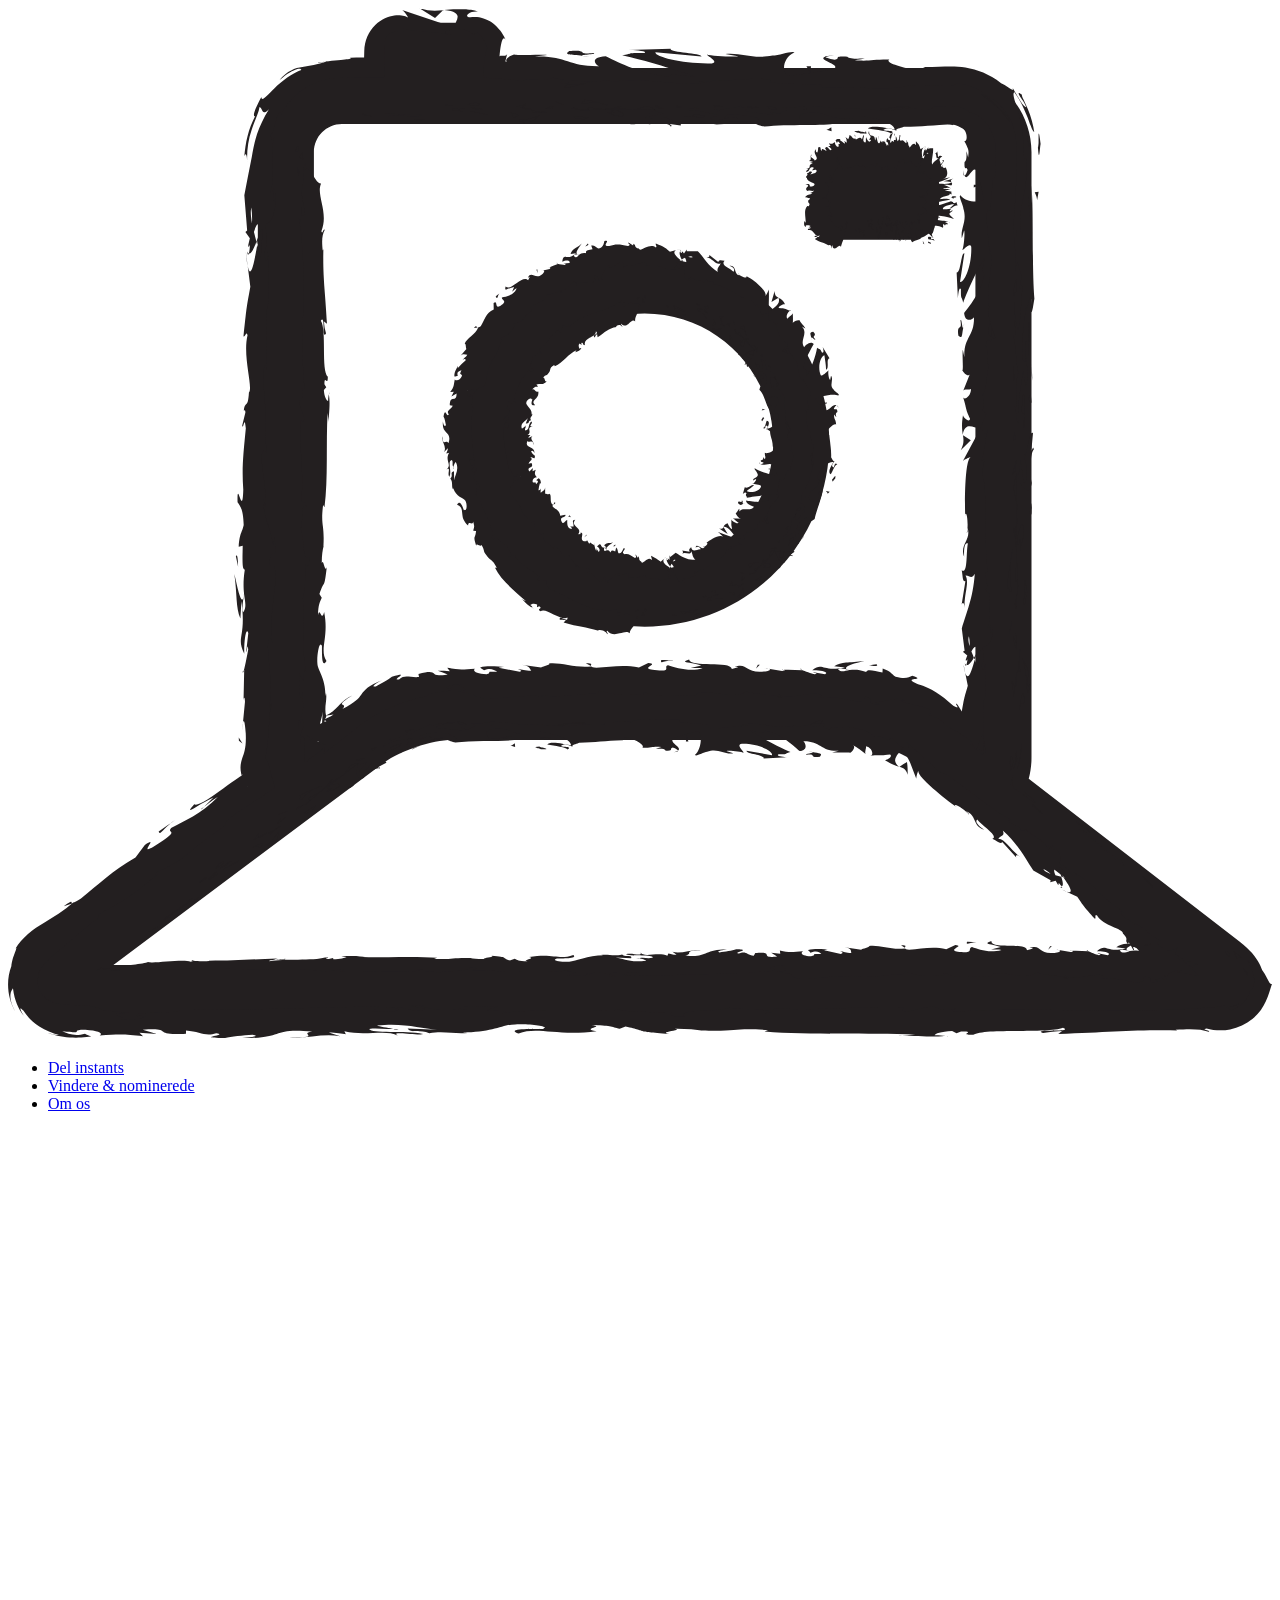
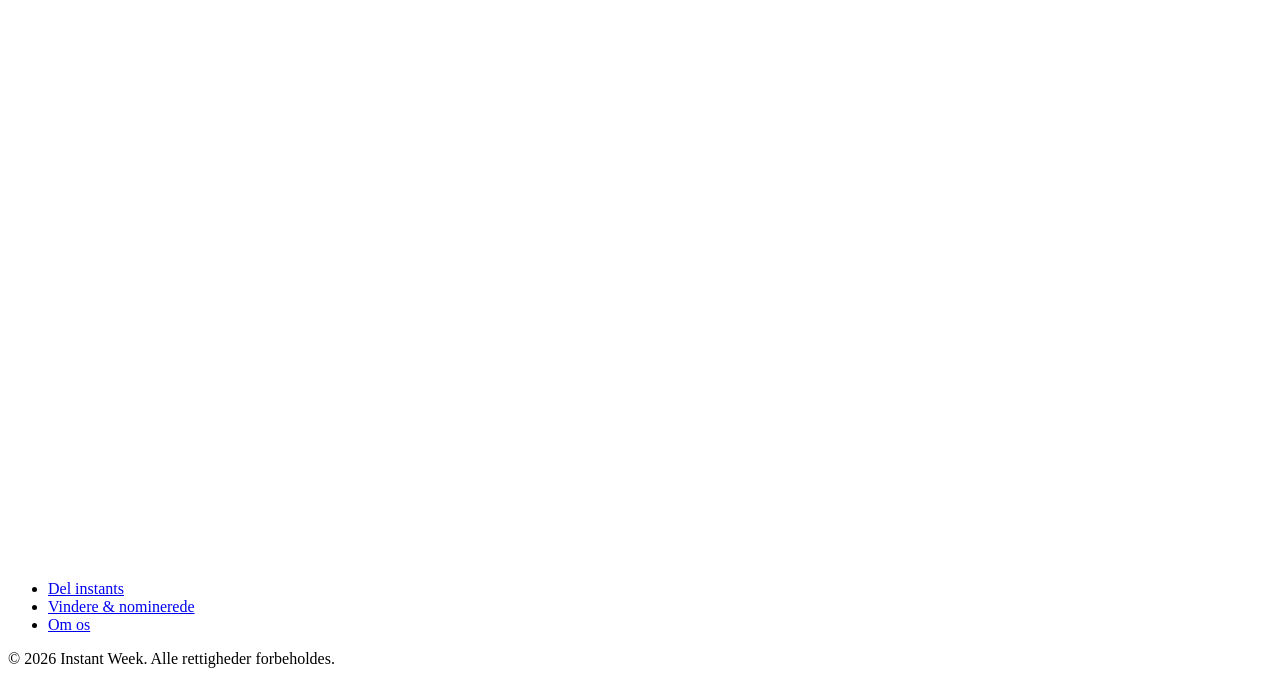
==== del-instant.html @ 80d4d40d "Add om-os.html and vindere.html with basic structure and navigation - Created om-os.html and vindere" ====
<!DOCTYPE html>
<html lang="en">
<head>
    <meta charset="UTF-8">
    <meta name="viewport" content="width=device-width, initial-scale=1.0">
    <title>Document</title>
    <link rel="stylesheet" href="css/general.css">
    <link rel="stylesheet" href="css/styles.css">
</head>
<body>
    <header class="site-header">
        <a href="forside.html" class="logo-link" aria-label="Gå til forsiden">
    <img src="imgs/logo-1.svg" alt="Firmalogo" class="logo" /></a>
        <nav>
            <ul>
                <li><a href="del-instant.html">Del instants</a></li>
                <li><a href="vindere.html">Vindere & nominerede</a></li>
                <li><a href="om-os.html">Om os</a></li>
            </ul>
        </nav>
    </header>
    <main>
    
    </main>
    <footer class="site-footer">
    <a href="forside.html" class="logo-link" aria-label="Gå til forsiden">
        <img src="imgs/logo-2.svg" alt="Firmalogo" class="footer-logo" />
    </a>
    <nav class="footer-nav">
        <ul>
            <li><a href="del-instant.html">Del instants</a></li>
            <li><a href="vindere.html">Vindere & nominerede</a></li>
            <li><a href="om-os.html">Om os</a></li>
        </ul>
    </nav>
    <p>&copy; 2026 Instant Week. Alle rettigheder forbeholdes.</p>
</footer>
</body>
</html>
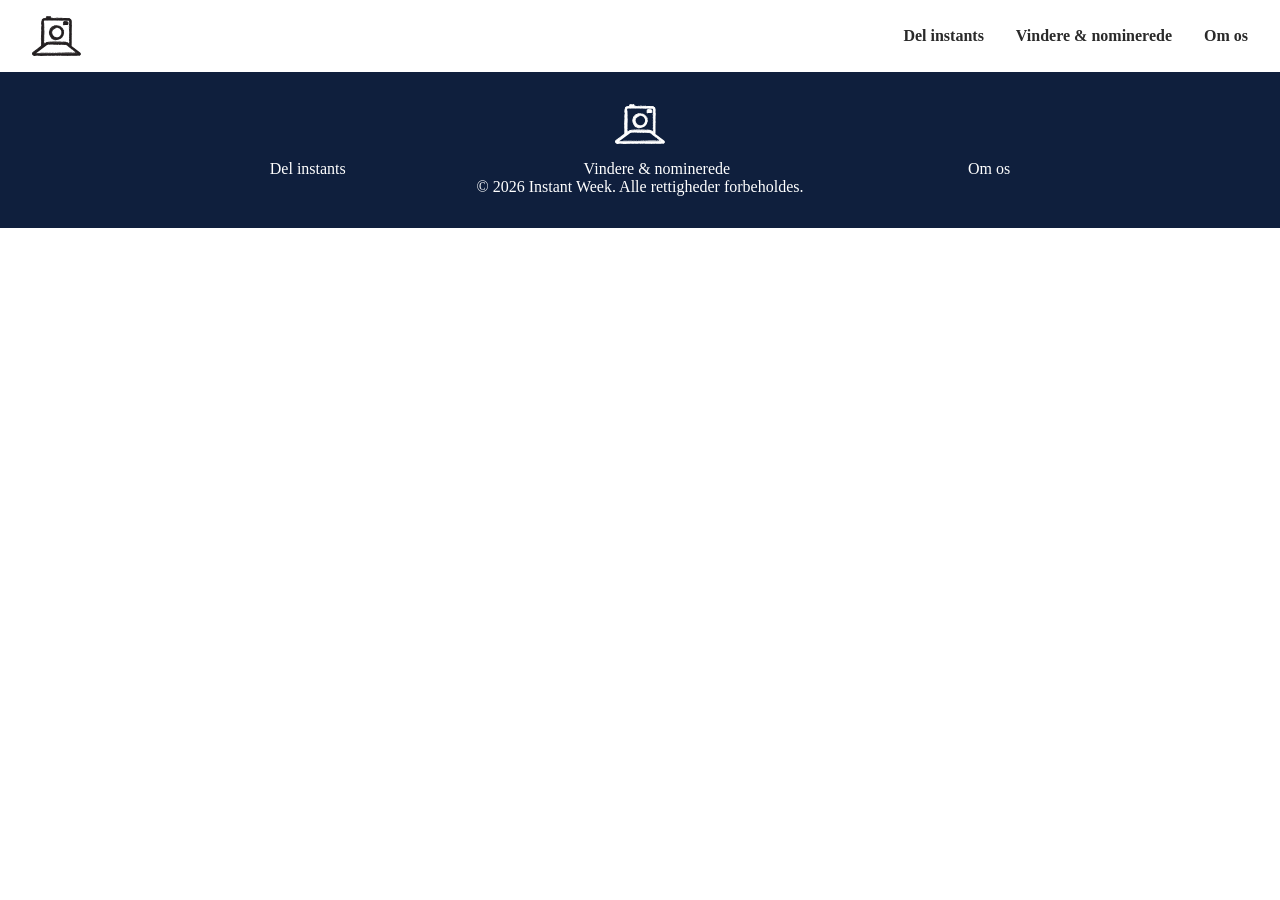
==== commit 3eef3965: "Refactor code structure for improved readability and maintainability" ====
--- a/del-instant.html
+++ b/del-instant.html
@@ -5,7 +5,7 @@
     <meta name="viewport" content="width=device-width, initial-scale=1.0">
     <title>Document</title>
     <link rel="stylesheet" href="css/general.css">
-    <link rel="stylesheet" href="css/styles.css">
+    <link rel="stylesheet" href="css/style.css">
 </head>
 <body>
     <header class="site-header">
--- a/css/style.css
+++ b/css/style.css
@@ -0,0 +1,62 @@
+*{
+    box-sizing: border-box;
+    margin: 0;
+    padding: 0;
+}
+
+/* Header styles */
+.site-header {
+  display: flex;
+  align-items: center;
+  justify-content: space-between;
+  padding: 1rem 2rem;
+}
+
+.logo {
+  height: 40px;
+  width: auto;
+  display: block;
+}
+
+.site-header nav ul {
+  display: flex;
+  gap: 2rem;
+  list-style: none;
+  margin: 0;
+  padding: 0;
+}
+
+.site-header nav a {
+  color: #2A2A2A;
+  text-decoration: none;
+  font-weight: 600;
+}
+
+
+
+/* Footer styles */
+.site-footer {
+  background-color: #0f1f3d; /* samme mørkeblå som header */
+  color: white;
+  padding: 2rem;
+  text-align: center;
+}
+
+.footer-nav ul {
+  display: flex;
+  justify-content: space-evenly;
+  list-style: none;
+  margin-top: 1rem;
+  padding: 0;
+}
+
+.footer-nav a {
+  color: white;
+  text-decoration: none;
+}
+.footer-logo {
+  height: 40px;
+  width: auto;
+  display: block;
+ margin: 0 auto 1rem;
+}
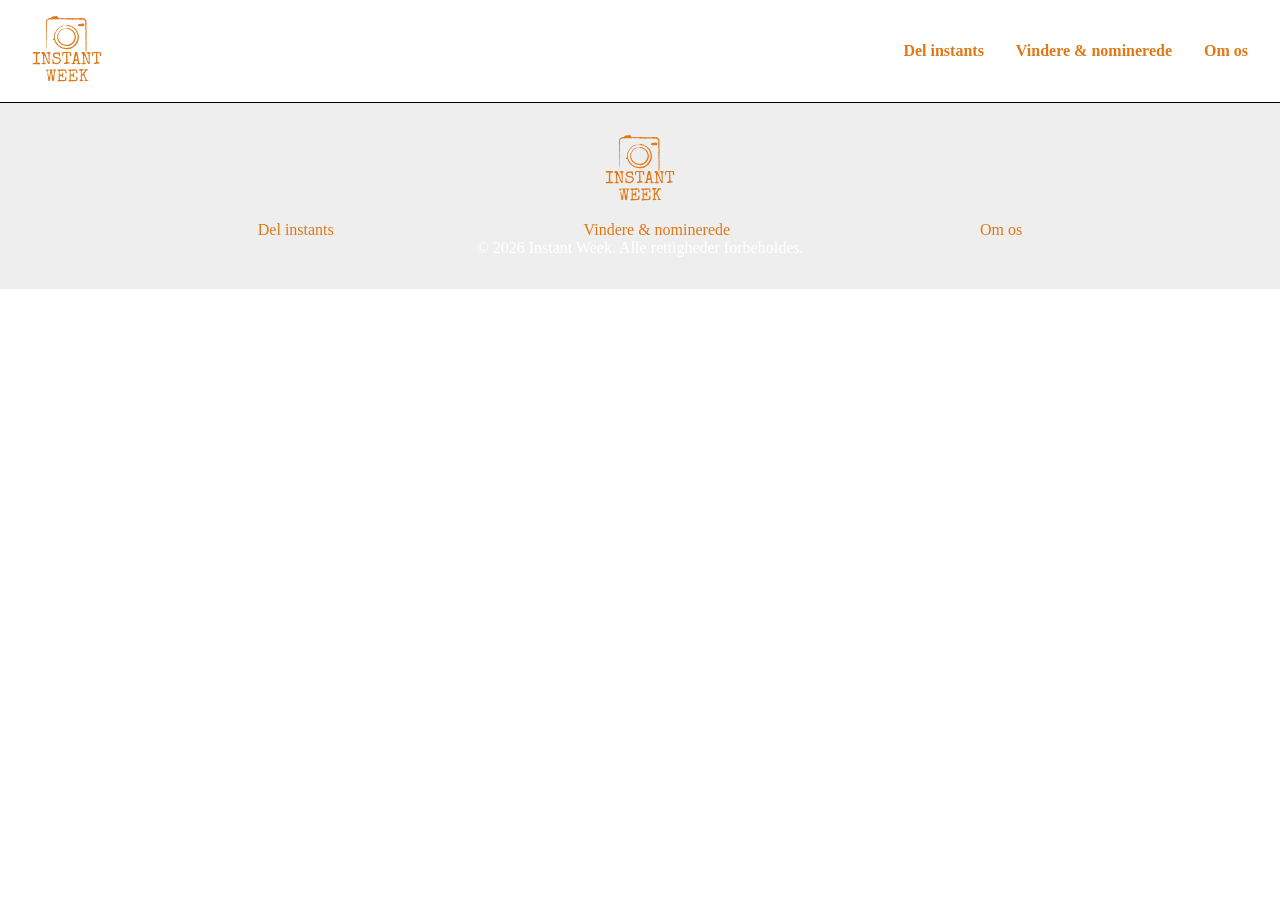
==== commit c18eb958: "Implement mobile-friendly header and footer with toggle menu functionality" ====
--- a/del-instant.html
+++ b/del-instant.html
@@ -9,22 +9,28 @@
 </head>
 <body>
     <header class="site-header">
-        <a href="forside.html" class="logo-link" aria-label="Gå til forsiden">
-    <img src="imgs/logo-1.svg" alt="Firmalogo" class="logo" /></a>
-        <nav>
-            <ul>
-                <li><a href="del-instant.html">Del instants</a></li>
-                <li><a href="vindere.html">Vindere & nominerede</a></li>
-                <li><a href="om-os.html">Om os</a></li>
-            </ul>
-        </nav>
-    </header>
+    <a href="forside.html" class="logo-link" aria-label="Gå til forsiden">
+        <img src="imgs/logo-1.svg" alt="Firmalogo" class="logo" />
+    </a>
+    <button class="menu-toggle" aria-label="Åbn menu" aria-expanded="false">
+        <span></span>
+        <span></span>
+        <span></span>
+    </button>
+    <nav>
+        <ul>
+            <li><a href="del-instant.html">Del instants</a></li>
+            <li><a href="vindere.html">Vindere & nominerede</a></li>
+            <li><a href="om-os.html">Om os</a></li>
+        </ul>
+    </nav>
+</header>
     <main>
     
     </main>
     <footer class="site-footer">
     <a href="forside.html" class="logo-link" aria-label="Gå til forsiden">
-        <img src="imgs/logo-2.svg" alt="Firmalogo" class="footer-logo" />
+        <img src="imgs/logo-1.svg" alt="Firmalogo" class="footer-logo" />
     </a>
     <nav class="footer-nav">
         <ul>
@@ -35,5 +41,14 @@
     </nav>
     <p>&copy; 2026 Instant Week. Alle rettigheder forbeholdes.</p>
 </footer>
+<script>
+  const toggle = document.querySelector('.menu-toggle');
+  const nav = document.querySelector('.site-header nav');
+
+  toggle.addEventListener('click', () => {
+    const isOpen = nav.classList.toggle('is-open');
+    toggle.setAttribute('aria-expanded', isOpen);
+  });
+</script>
 </body>
 </html>
--- a/css/style.css
+++ b/css/style.css
@@ -1,62 +1,133 @@
-*{
+* {
     box-sizing: border-box;
     margin: 0;
     padding: 0;
 }
 
-/* Header styles */
+/* ---------- Header: mobile (default) ---------- */
 .site-header {
   display: flex;
   align-items: center;
   justify-content: space-between;
-  padding: 1rem 2rem;
+  padding: 1rem 1.5rem;
+  position: relative;
 }
 
 .logo {
-  height: 40px;
+  height: 50px;
   width: auto;
+  display: block;
+}
+
+/* Hamburger-knap, kun synlig på mobil */
+.menu-toggle {
+  display: block;
+  background: none;
+  border: none;
+  cursor: pointer;
+  padding: 0.5rem;
+}
+
+.menu-toggle span {
+  display: block;
+  width: 26px;
+  height: 3px;
+  background-color: #E07817;
+  margin: 5px 0;
+}
+
+/* Nav skjult som standard på mobil, vises som dropdown når åben */
+.site-header nav {
+  display: none;
+  position: absolute;
+  top: 100%;
+  left: 0;
+  right: 0;
+  background-color: white;
+  box-shadow: 0 4px 10px rgba(0, 0, 0, 0.1);
+}
+
+.site-header nav.is-open {
   display: block;
 }
 
 .site-header nav ul {
   display: flex;
-  gap: 2rem;
+  flex-direction: column;
   list-style: none;
-  margin: 0;
-  padding: 0;
+  padding: 1rem 1.5rem;
+  gap: 1rem;
 }
 
 .site-header nav a {
-  color: #2A2A2A;
+  color: #E07817;
   text-decoration: none;
   font-weight: 600;
 }
 
-
-
-/* Footer styles */
+/* ---------- Footer: mobile (default) ---------- */
 .site-footer {
-  background-color: #0f1f3d; /* samme mørkeblå som header */
+  border-top: 1px solid black;
+  background-color: #EEEEEE;
   color: white;
-  padding: 2rem;
+  padding: 2rem 1.5rem;
   text-align: center;
 }
 
 .footer-nav ul {
   display: flex;
-  justify-content: space-evenly;
+  flex-direction: column;
+  gap: 1rem;
   list-style: none;
   margin-top: 1rem;
   padding: 0;
 }
 
 .footer-nav a {
-  color: white;
+  color: #E07817;
   text-decoration: none;
 }
+
 .footer-logo {
-  height: 40px;
+  height: 50px;
   width: auto;
   display: block;
- margin: 0 auto 1rem;
+  margin: 0 auto 1rem;
+}
+
+/* ---------- Tablet / Desktop (min-width: 768px) ---------- */
+@media (min-width: 768px) {
+  .site-header {
+    padding: 1rem 2rem;
+  }
+
+  .logo {
+    height: 70px;
+  }
+
+  .menu-toggle {
+    display: none;
+  }
+
+  .site-header nav {
+    display: block;
+    position: static;
+    box-shadow: none;
+    background: none;
+  }
+
+  .site-header nav ul {
+    flex-direction: row;
+    gap: 2rem;
+    padding: 0;
+  }
+
+  .footer-logo {
+    height: 70px;
+  }
+
+  .footer-nav ul {
+    flex-direction: row;
+    justify-content: space-evenly;
+  }
 }
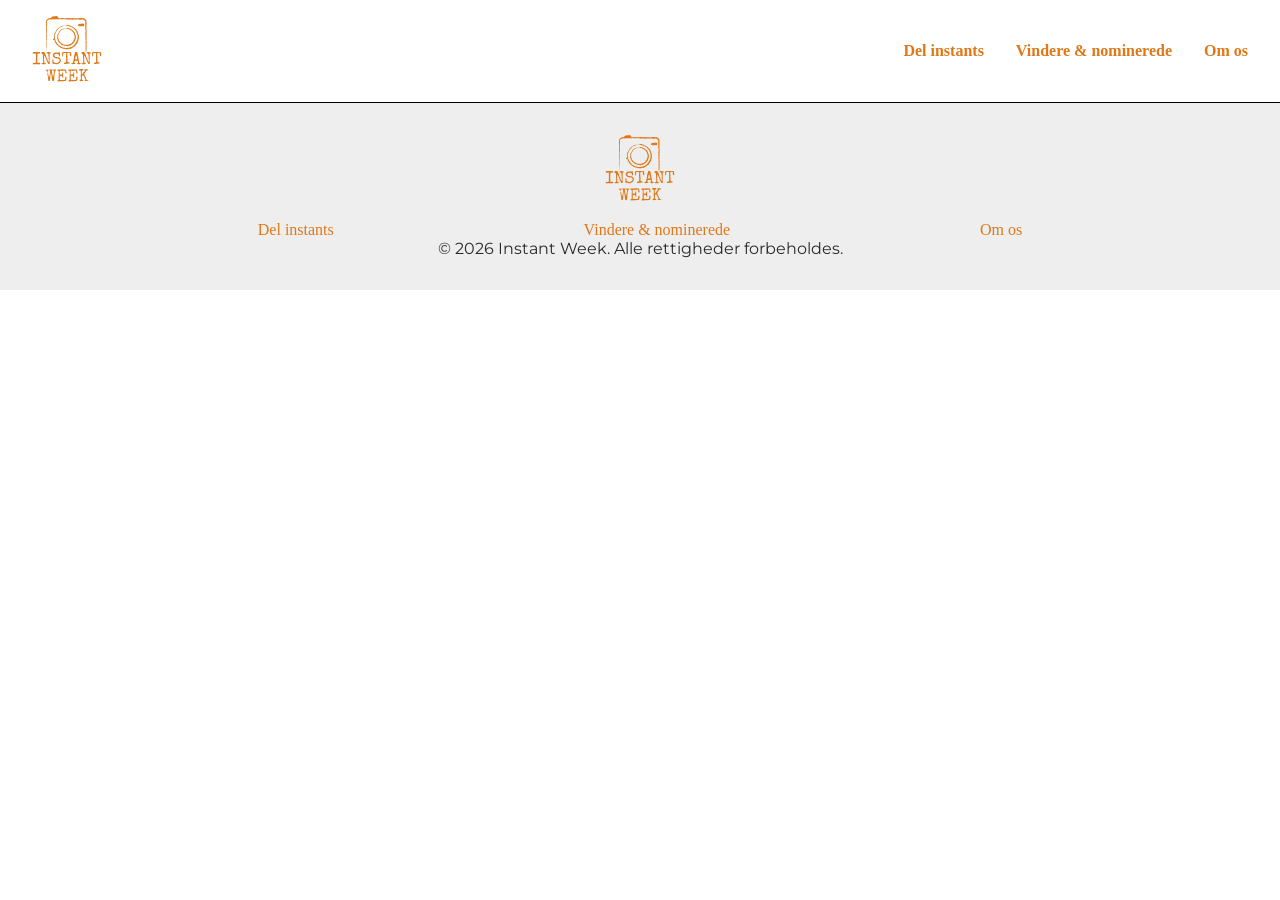
==== commit 18de8220: "tilføjer css" ====
--- a/del-instant.html
+++ b/del-instant.html
@@ -1,54 +1,59 @@
-<!DOCTYPE html>
+<!doctype html>
 <html lang="en">
-<head>
-    <meta charset="UTF-8">
-    <meta name="viewport" content="width=device-width, initial-scale=1.0">
+  <head>
+    <link rel="preconnect" href="https://fonts.googleapis.com" />
+    <link rel="preconnect" href="https://fonts.gstatic.com" crossorigin />
+    <link
+      href="https://fonts.googleapis.com/css2?family=Montserrat:ital,wght@0,100..900;1,100..900&family=Reenie+Beanie&display=swap"
+      rel="stylesheet"
+    />
+    <meta charset="UTF-8" />
+    <meta name="viewport" content="width=device-width, initial-scale=1.0" />
     <title>Document</title>
-    <link rel="stylesheet" href="css/general.css">
-    <link rel="stylesheet" href="css/style.css">
-</head>
-<body>
+    <link rel="stylesheet" href="css/general.css" />
+    <link rel="stylesheet" href="css/style.css" />
+    <link rel="stylesheet" href="css/varianter.css" />
+  </head>
+  <body>
     <header class="site-header">
-    <a href="forside.html" class="logo-link" aria-label="Gå til forsiden">
+      <a href="forside.html" class="logo-link" aria-label="Gå til forsiden">
         <img src="imgs/logo-1.svg" alt="Firmalogo" class="logo" />
-    </a>
-    <button class="menu-toggle" aria-label="Åbn menu" aria-expanded="false">
+      </a>
+      <button class="menu-toggle" aria-label="Åbn menu" aria-expanded="false">
         <span></span>
         <span></span>
         <span></span>
-    </button>
-    <nav>
+      </button>
+      <nav>
         <ul>
-            <li><a href="del-instant.html">Del instants</a></li>
-            <li><a href="vindere.html">Vindere & nominerede</a></li>
-            <li><a href="om-os.html">Om os</a></li>
+          <li><a href="del-instant.html">Del instants</a></li>
+          <li><a href="vindere.html">Vindere & nominerede</a></li>
+          <li><a href="om-os.html">Om os</a></li>
         </ul>
-    </nav>
-</header>
-    <main>
-    
-    </main>
+      </nav>
+    </header>
+    <main></main>
     <footer class="site-footer">
-    <a href="forside.html" class="logo-link" aria-label="Gå til forsiden">
+      <a href="forside.html" class="logo-link" aria-label="Gå til forsiden">
         <img src="imgs/logo-1.svg" alt="Firmalogo" class="footer-logo" />
-    </a>
-    <nav class="footer-nav">
+      </a>
+      <nav class="footer-nav">
         <ul>
-            <li><a href="del-instant.html">Del instants</a></li>
-            <li><a href="vindere.html">Vindere & nominerede</a></li>
-            <li><a href="om-os.html">Om os</a></li>
+          <li><a href="del-instant.html">Del instants</a></li>
+          <li><a href="vindere.html">Vindere & nominerede</a></li>
+          <li><a href="om-os.html">Om os</a></li>
         </ul>
-    </nav>
-    <p>&copy; 2026 Instant Week. Alle rettigheder forbeholdes.</p>
-</footer>
-<script>
-  const toggle = document.querySelector('.menu-toggle');
-  const nav = document.querySelector('.site-header nav');
+      </nav>
+      <p>&copy; 2026 Instant Week. Alle rettigheder forbeholdes.</p>
+    </footer>
+    <script>
+      const toggle = document.querySelector(".menu-toggle");
+      const nav = document.querySelector(".site-header nav");
 
-  toggle.addEventListener('click', () => {
-    const isOpen = nav.classList.toggle('is-open');
-    toggle.setAttribute('aria-expanded', isOpen);
-  });
-</script>
-</body>
-</html>+      toggle.addEventListener("click", () => {
+        const isOpen = nav.classList.toggle("is-open");
+        toggle.setAttribute("aria-expanded", isOpen);
+      });
+    </script>
+  </body>
+</html>
--- a/css/varianter.css
+++ b/css/varianter.css
@@ -0,0 +1,60 @@
+:root {
+  /* SPACING */
+  --gap-xxs: 10px;
+  --gap-xs: 15px;
+  --gap-s: 25px;
+  --gap-m: 35px;
+  --gap-l: 40px;
+  --gap-xl: 50px;
+  --gap-xxl: 100px;
+
+  /* COLORS */
+  --black: #2a2a2a;
+  --darkblue: #0b2549;
+  --blue: #2c5dd8;
+  --grey: #eeeeee;
+  --white: #f8f8f8;
+  --orange: #e07817;
+
+  /* FONTS */
+  p {
+    font-family: "Montserrat", "Helvetica Neue", sans-serif;
+    font-size: 16px;
+    color: var(--black);
+  }
+
+  h1 {
+    font-family: "Montserrat", "Helvetica Neue", sans-serif;
+    font-size: 40px;
+    font-weight: 500;
+  }
+
+  h2 {
+    font-family: "Montserrat", "Helvetica Neue", sans-serif;
+    font-size: 20px;
+    font-weight: 500;
+  }
+
+  h3 {
+    font-family: "Montserrat", "Helvetica Neue", sans-serif;
+    font-size: 15px;
+  }
+
+  h4 {
+    font-family: "Reenie Beanie", sans-serif;
+    font-size: 40px;
+  }
+  @media (max-width: 768px) {
+    h1 {
+      font-size: 20px;
+    }
+
+    h2 {
+      font-size: 18px;
+    }
+
+    h4 {
+      font-size: 20px;
+    }
+  }
+}
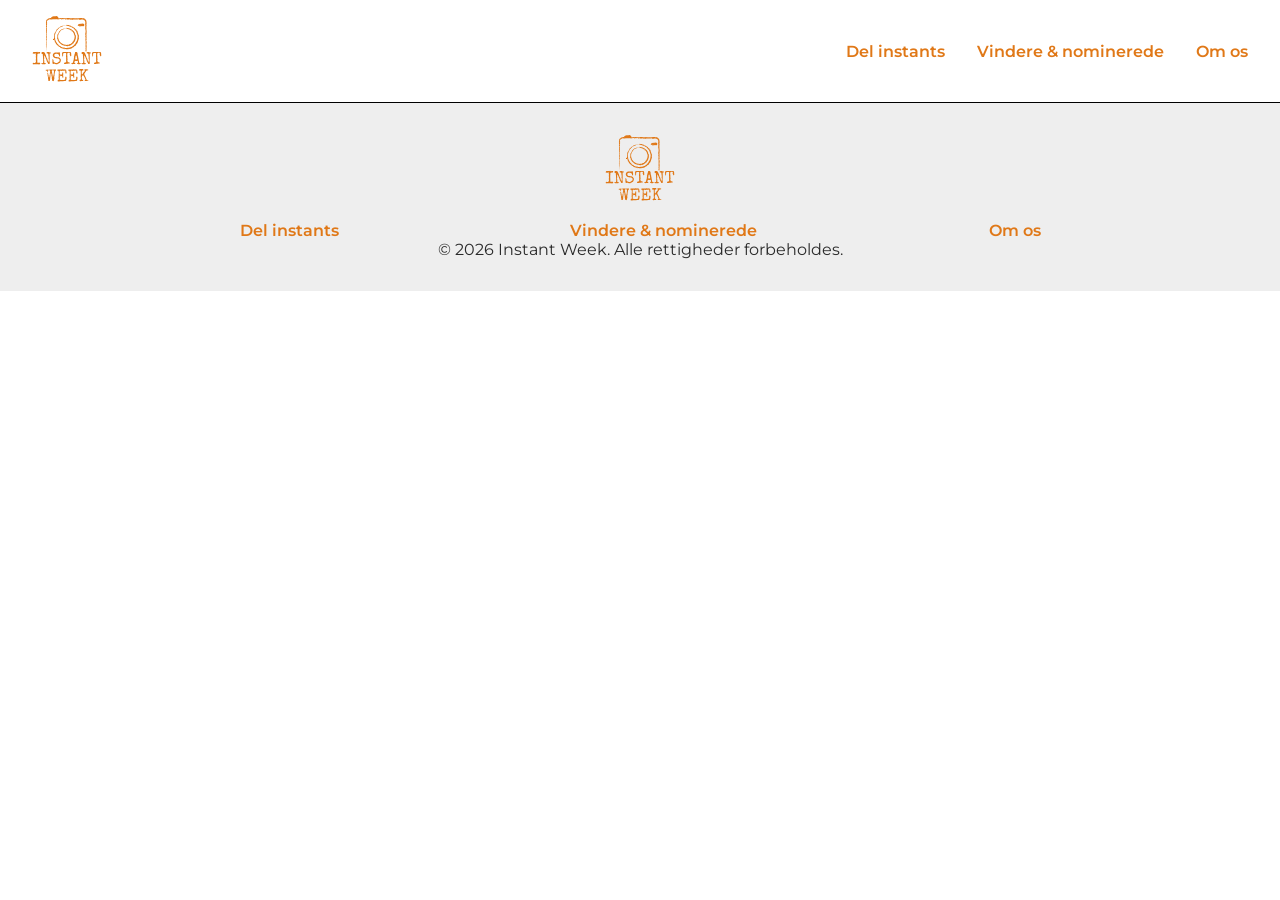
==== commit 85a8cd82: "tilføjer rettelser + display font" ====
--- a/del-instant.html
+++ b/del-instant.html
@@ -5,6 +5,12 @@
     <link rel="preconnect" href="https://fonts.gstatic.com" crossorigin />
     <link
       href="https://fonts.googleapis.com/css2?family=Montserrat:ital,wght@0,100..900;1,100..900&family=Reenie+Beanie&display=swap"
+      rel="stylesheet"
+    />
+    <link rel="preconnect" href="https://fonts.googleapis.com" />
+    <link rel="preconnect" href="https://fonts.gstatic.com" crossorigin />
+    <link
+      href="https://fonts.googleapis.com/css2?family=Special+Elite&display=swap"
       rel="stylesheet"
     />
     <meta charset="UTF-8" />
--- a/css/varianter.css
+++ b/css/varianter.css
@@ -22,17 +22,32 @@
     font-size: 16px;
     color: var(--black);
   }
+  .display-font {
+    font-family: "Special Elite";
+    font-size: 100px;
+  }
+
+  a {
+    font-family: "Montserrat", "Helvetica Neue", sans-serif;
+    font-size: 16px;
+    font-weight: 600;
+  }
+  .p-variant {
+    font-family: "Montserrat", "Helvetica Neue", sans-serif;
+    font-size: 16px;
+    color: var(--white);
+  }
 
   h1 {
     font-family: "Montserrat", "Helvetica Neue", sans-serif;
-    font-size: 40px;
-    font-weight: 500;
+    font-size: 50px;
+    font-weight: bolder;
   }
 
   h2 {
     font-family: "Montserrat", "Helvetica Neue", sans-serif;
-    font-size: 20px;
-    font-weight: 500;
+    font-size: 40px;
+    font-weight: 600;
   }
 
   h3 {
@@ -46,15 +61,19 @@
   }
   @media (max-width: 768px) {
     h1 {
-      font-size: 20px;
+      font-size: 30px;
     }
 
     h2 {
-      font-size: 18px;
+      font-size: 20px;
     }
 
     h4 {
       font-size: 20px;
     }
+    .display-font {
+      font-family: "Special Elite";
+      font-size: 50px;
+    }
   }
 }
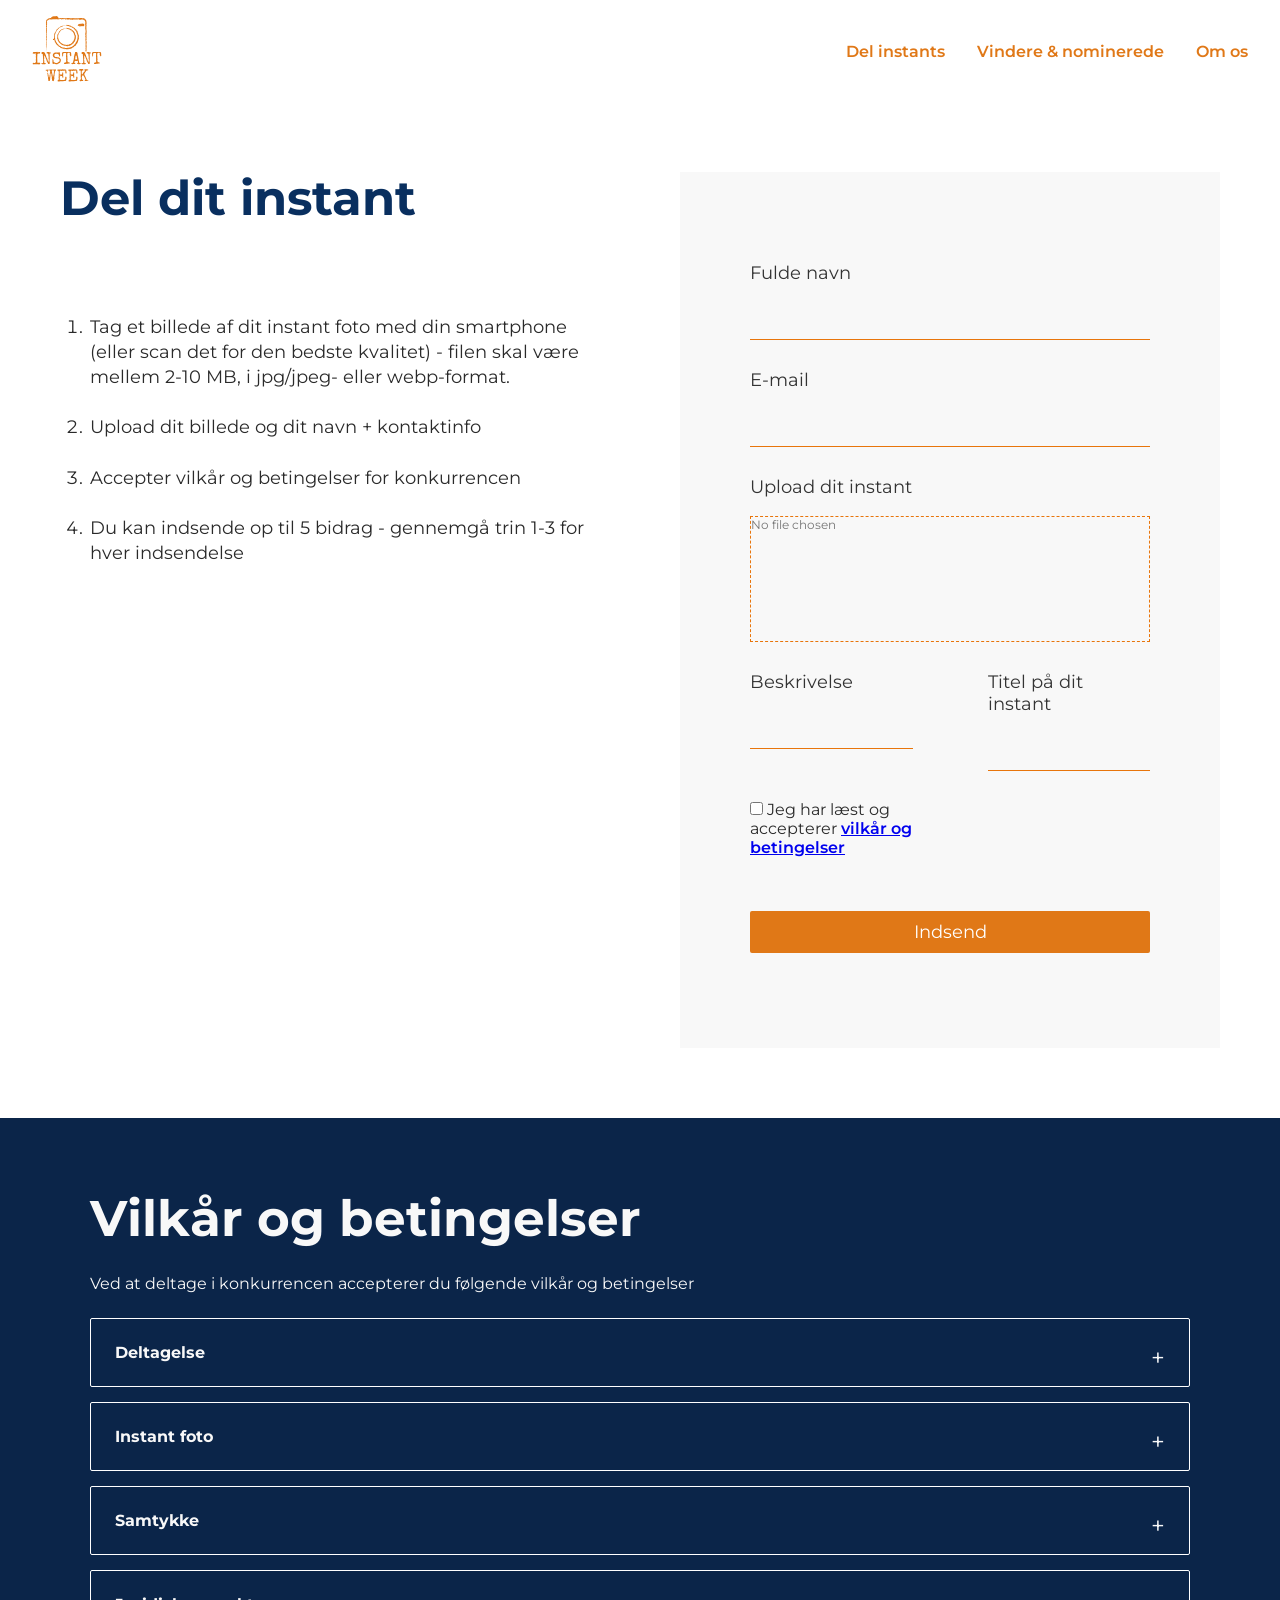
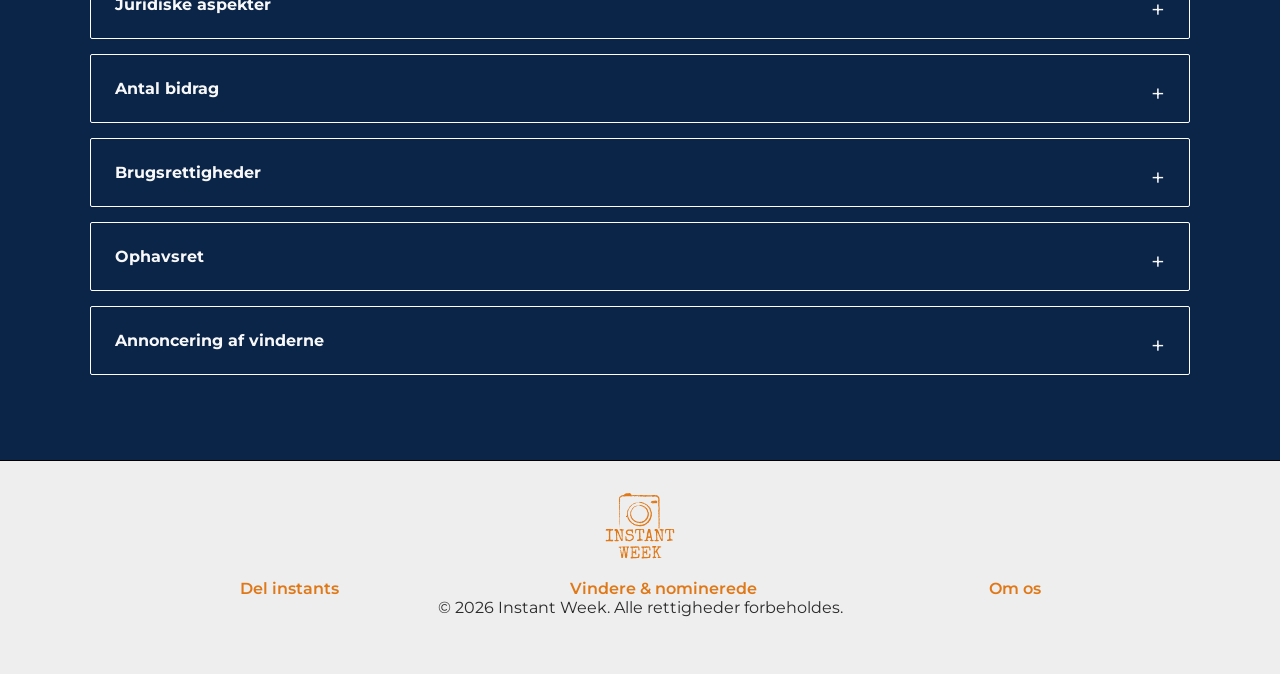
==== commit 4b62472d: "tilføjer form" ====
--- a/del-instant.html
+++ b/del-instant.html
@@ -19,6 +19,7 @@
     <link rel="stylesheet" href="css/general.css" />
     <link rel="stylesheet" href="css/style.css" />
     <link rel="stylesheet" href="css/varianter.css" />
+    <link rel="stylesheet" href="css/del-instant.css" />
   </head>
   <body>
     <header class="site-header">
@@ -38,7 +39,222 @@
         </ul>
       </nav>
     </header>
-    <main></main>
+    <main>
+      <div class="instant-layout">
+        <section class="del-instant-guide">
+          <h1>Del dit instant</h1>
+          <ol>
+            <li>
+              Tag et billede af dit instant foto med din smartphone (eller scan
+              det for den bedste kvalitet) - filen skal være mellem 2-10 MB, i
+              jpg/jpeg- eller webp-format.
+            </li>
+            <li>Upload dit billede og dit navn + kontaktinfo</li>
+            <li>Accepter vilkår og betingelser for konkurrencen</li>
+            <li>
+              Du kan indsende op til 5 bidrag - gennemgå trin 1-3 for hver
+              indsendelse
+            </li>
+          </ol>
+        </section>
+        <section class="instant-form-section">
+          <form class="del-instant-form">
+            <div class="form-group">
+              <label for="Fulde navn">Fulde navn</label>
+              <input type="text" id="Fulde navn" name="Fulde navn" required />
+              <p class="error-message" id="error">Udfyld</p>
+            </div>
+            <div class="form-group">
+              <label for="E-mail">E-mail </label>
+              <input type="email" id="E-mail" name="E-mail" required />
+              <p class="error-message" id="error">Udfyld</p>
+            </div>
+            <div class="form-group">
+              <label for="billede">Upload dit instant</label>
+              <input
+                type="file"
+                id="billede"
+                name="billede"
+                accept="image/*"
+                required
+              />
+              <p class="error-message" id="error">Udfyld</p>
+            </div>
+            <div class="form-group">
+              <label for="Beskrivelse">Beskrivelse</label>
+              <input type="text" id="Beskrivelse" name="Beskrivelse" required />
+              <p class="error-message" id="error">Udfyld</p>
+            </div>
+            <div class="form-group">
+              <label for="Titel på dit instant">Titel på dit instant</label>
+              <input
+                type="text"
+                id="Titel på dit instant"
+                name="Titel på dit instant"
+                required
+              />
+              <p class="error-message" id="error">Udfyld</p>
+            </div>
+            <div class="terms-group">
+              <input type="checkbox" id="terms" name="terms" required />
+
+              <label for="terms">
+                Jeg har læst og accepterer
+                <a href="#vilkaar">vilkår og betingelser</a>
+              </label>
+            </div>
+            <button type="submit" class="submit-button">Indsend</button>
+          </form>
+        </section>
+      </div>
+      <section class="vilkaar-accordion" id="vilkaar">
+        <div id="vilkaar-info">
+          <h1>Vilkår og betingelser</h1>
+          <p>
+            Ved at deltage i konkurrencen accepterer du følgende vilkår og
+            betingelser
+          </p>
+        </div>
+        <details>
+          <summary>Deltagelse</summary>
+          <div class="vilkaar-content">
+            <p>
+              Konkurrencen er åben for alle fotografer, både amatører og
+              professionelle, der er over 18 år.
+            </p>
+          </div>
+        </details>
+
+        <details>
+          <summary>Instant foto</summary>
+          <div class="vilkaar-content">
+            <p>
+              Hver indsendelse skal være et analogt instant-foto - ikke en
+              digital montage lavet i et fotoredigeringsprogram. Instant-fotoet
+              kan laves på forskellige måder; med analoge instant-kameraer,
+              digitale instant-kameraer som f.eks. Fujifilm EVO eller
+              scan-og-print-udstyr som f.eks. Polaroid Lab.
+            </p>
+
+            <p>
+              Instant-fotoet må gerne manipuleres med analoge processer -
+              arrangørerne opfordrer til at eksperimentere med instant
+              fotografering.
+            </p>
+
+            <p>
+              Indsendelsen kan skildre instant-fotoet på mange måder: Som en
+              flad scanning med eller uden instant-rammen, som et foto, der
+              viser instantet i en ramme, på væggen osv.
+            </p>
+
+            <p>
+              Instant-fotoet behøver ikke kun at være ét foto: Det kan være et
+              panorama eller en collage af flere instants, der udgør én
+              indsendelse. Så der er en vis kunstnerisk frihed ;-)
+            </p>
+          </div>
+        </details>
+
+        <details>
+          <summary>Samtykke</summary>
+          <div class="vilkaar-content">
+            <p>
+              Det er ikke tilladt at uploade fotografier af personer, der ikke
+              har givet samtykke til offentliggørelsen af billedet. Billeder af
+              personer i private eller pinlige situationer, uanset om de er
+              fotograferet på et offentligt sted, er ikke tilladt.
+            </p>
+          </div>
+        </details>
+
+        <details>
+          <summary>Juridiske aspekter</summary>
+          <div class="vilkaar-content">
+            <p>
+              Arrangørerne forbeholder sig retten til at diskvalificere enhver
+              deltager, der overtræder disse betingelser.
+            </p>
+
+            <p>
+              Arrangørerne påtager sig intet ansvar for tab, skade eller
+              personskade, der måtte opstå som følge af deltagelse i
+              konkurrencen eller brug af præmier.
+            </p>
+
+            <p>
+              Deltagerne fritager arrangørerne for ethvert krav, søgsmål eller
+              ansvar i forbindelse med deres deltagelse i konkurrencen.
+            </p>
+          </div>
+        </details>
+
+        <details>
+          <summary>Antal bidrag</summary>
+          <div class="vilkaar-content">
+            <p>Du kan deltage i konkurrencen med i alt fem bidrag.</p>
+          </div>
+        </details>
+
+        <details>
+          <summary>Brugsrettigheder</summary>
+          <div class="vilkaar-content">
+            <p>
+              Ved at indsende et eller flere billeder og dermed deltage i
+              konkurrencen accepterer du, at billedet må bruges til promovering
+              af fotokonkurrencen og muligvis i fysiske udstillingslokaler
+              bagefter.
+            </p>
+
+            <p>
+              Arrangørerne vil kreditere deltagerne, hvor det er praktisk og
+              rimeligt muligt.
+            </p>
+          </div>
+        </details>
+
+        <details>
+          <summary>Ophavsret</summary>
+          <div class="vilkaar-content">
+            <p>
+              Du skal være fotografen af de indsendte instant fotos samt have
+              rettighederne til at offentliggøre dem. Billederne skal være fri
+              for tredjepartsrettigheder.
+            </p>
+
+            <p>
+              Som deltager beholder du ophavsretten til de indsendte fotos. Ved
+              at indsende fotos til konkurrencen giver du arrangørerne en
+              ikke-eksklusiv licens til at bruge, reproducere og offentliggøre
+              de indsendte fotos i forbindelse med promoveringen af
+              konkurrencen, herunder på sociale medieplatforme, hjemmesider og i
+              trykte materialer.
+            </p>
+
+            <p>
+              Arrangørerne vil kreditere deltagerne, hvor det er praktisk og
+              rimeligt.
+            </p>
+          </div>
+        </details>
+
+        <details>
+          <summary>Annoncering af vinderne</summary>
+          <div class="vilkaar-content">
+            <p>
+              Vinderne af konkurrencen vil blive annonceret på Instant Ugens
+              officielle hjemmeside og/eller sociale medieplatforme.
+            </p>
+
+            <p>
+              Ved at deltage i konkurrencen giver du samtykke til
+              offentliggørelse af navn samt at indsendte fotos bruges til
+              markedsføring af konkurrencen.
+            </p>
+          </div>
+        </details>
+      </section>
+    </main>
     <footer class="site-footer">
       <a href="forside.html" class="logo-link" aria-label="Gå til forsiden">
         <img src="imgs/logo-1.svg" alt="Firmalogo" class="footer-logo" />
--- a/css/varianter.css
+++ b/css/varianter.css
@@ -17,7 +17,9 @@
   --orange: #e07817;
 
   /* FONTS */
-  p {
+  p,
+  li,
+  label {
     font-family: "Montserrat", "Helvetica Neue", sans-serif;
     font-size: 16px;
     color: var(--black);
--- a/css/del-instant.css
+++ b/css/del-instant.css
@@ -0,0 +1,387 @@
+html {
+  scroll-behavior: smooth;
+}
+
+#vilkaar {
+  scroll-margin-top: 100px;
+}
+
+#vilkaar-info h1,
+p {
+  padding-bottom: var(--gap-s);
+}
+
+.vilkaar-accordion {
+  background-color: var(--darkblue);
+  padding: 60px 10%;
+}
+.vilkaar-accordion p,
+h1 {
+  color: var(--white);
+}
+
+.vilkaar-accordion details {
+  border: 1px solid white;
+  border-radius: 2px;
+  margin-bottom: 15px;
+}
+
+.vilkaar-accordion summary {
+  padding: 24px;
+  cursor: pointer;
+  list-style: none;
+  color: var(--white);
+  font-family: "Montserrat", sans-serif;
+  font-weight: 700;
+}
+
+/* Fjern standard trekant */
+.vilkaar-accordion summary::-webkit-details-marker {
+  display: none;
+}
+
+/* Plus */
+.vilkaar-accordion summary::after {
+  content: "+";
+  float: right;
+  font-size: 24px;
+  font-weight: 400;
+}
+
+/* Minus når den er åben */
+.vilkaar-accordion details[open] summary::after {
+  content: "−";
+}
+
+.vilkaar-content {
+  padding: 0 24px 24px 24px;
+  color: white;
+}
+
+.vilkaar-content p {
+  line-height: 1.6;
+  margin-bottom: 16px;
+}
+
+.vilkaar-content p:last-child {
+  margin-bottom: 0;
+}
+/* =========================
+   PPAPER EFFECT
+========================= */
+
+/* =========================
+   INDSEND-KNAP
+========================= */
+
+.submit-button {
+  width: 100%;
+  height: 29px;
+  margin-top: 21px;
+
+  border: none;
+  border-radius: 2px;
+
+  background-color: var(--orange);
+  color: white;
+
+  font-family: "Montserrat", sans-serif;
+  font-size: 14px;
+  font-weight: 400;
+
+  cursor: pointer;
+}
+
+.submit-button:hover {
+  background-color: var(--blue);
+}
+
+/* =========================
+   FEJLMEDDELELSER
+========================= */
+
+.error-message {
+  display: none;
+}
+/* =========================
+   BILLEDE-UPLOAD
+========================= */
+
+.form-group input[type="file"] {
+  width: 100%;
+  height: 84px;
+  box-sizing: border-box;
+  border: 1px dashed #e8750b;
+  background: transparent;
+  padding: 0;
+  cursor: pointer;
+  font-family: "Montserrat", sans-serif;
+  font-size: 12px;
+  color: #777;
+}
+
+/* Gør upload-knappen mere enkel */
+.form-group input[type="file"]::file-selector-button {
+  display: none;
+}
+/* =========================
+   FORMULAR
+========================= */
+
+.instant-form-section {
+  background-color: #fafafa;
+  padding: 100px 50px 100px;
+}
+
+.del-instant-form {
+  display: flex;
+  flex-direction: column;
+  gap: 37px;
+}
+
+.form-group {
+  display: flex;
+  flex-direction: column;
+}
+
+.form-group label {
+  font-size: 14px;
+  font-weight: 400;
+  color: #333;
+  margin-bottom: 9px;
+}
+
+.form-group input[type="text"],
+.form-group input[type="email"] {
+  width: 100%;
+  height: 34px;
+  padding: 0;
+  border: none;
+  border-bottom: 1px solid #e8750b;
+  background: transparent;
+  outline: none;
+  font-family: "Montserrat", sans-serif;
+  font-size: 14px;
+  box-sizing: border-box;
+}
+
+.form-group input[type="text"]:focus,
+.form-group input[type="email"]:focus {
+  border-bottom: 2px solid #e8750b;
+}
+
+/* =========================
+   DEL DIT INSTANT GUIDE
+========================= */
+
+.del-instant-guide {
+  padding: 24px 29px 75px;
+}
+
+.del-instant-guide h1 {
+  color: #003b91;
+  text-align: center;
+  padding-bottom: var(--gap-s);
+}
+
+.del-instant-guide ol {
+  margin: 0;
+  padding-left: 26px;
+}
+
+.del-instant-guide li {
+  padding-left: 0;
+  margin-bottom: 25px;
+}
+
+.del-instant-guide li:last-child {
+  margin-bottom: 0;
+}
+/* ========================================
+   DESKTOP
+======================================== */
+@media (min-width: 768px) {
+  main {
+    width: 100%;
+    margin: 0;
+    padding: 0;
+  }
+
+  .instant-layout {
+    width: 100%;
+    max-width: 1500px;
+    margin: 0 auto;
+
+    display: grid;
+    grid-template-columns: 1fr 1fr;
+    gap: 80px;
+
+    padding: 70px 60px;
+    box-sizing: border-box;
+  }
+
+  .vilkaar-accordion {
+    width: 100%;
+    margin: 0;
+    padding: 70px 60px;
+
+    background-color: var(--darkblue);
+    box-sizing: border-box;
+  }
+
+  #vilkaar-info,
+  .vilkaar-accordion details {
+    max-width: 1100px;
+    margin-left: auto;
+    margin-right: auto;
+  }
+}
+@media (min-width: 768px) {
+  main {
+    width: 100%;
+    margin: 0;
+    padding: 0;
+    box-sizing: border-box;
+  }
+  .del-instant-guide,
+  .instant-form-section {
+    max-width: 1200px;
+    margin: 0 auto;
+  }
+
+  /* ======================================
+     VENSTRE SIDE
+  ====================================== */
+
+  .del-instant-guide {
+    padding: 0;
+
+    background: transparent;
+  }
+
+  .del-instant-guide h1 {
+    margin: 0 0 65px;
+
+    text-align: left;
+
+    font-size: 48px;
+    line-height: 1.1;
+
+    color: #092f5f;
+  }
+
+  .del-instant-guide ol {
+    padding-left: 28px;
+  }
+
+  .del-instant-guide li {
+    font-size: 18px;
+    line-height: 1.4;
+
+    margin-bottom: 25px;
+
+    padding-left: 2px;
+  }
+
+  /* ======================================
+     HØJRE SIDE - FORMULAR
+  ====================================== */
+
+  .instant-form-section {
+    padding: 90px 70px 95px;
+
+    background-color: var(--white);
+
+    box-sizing: border-box;
+  }
+
+  .del-instant-form {
+    gap: 29px;
+  }
+
+  /* ======================================
+     LABELS
+  ====================================== */
+
+  .form-group label {
+    margin-bottom: 18px;
+
+    font-size: 18px;
+  }
+
+  /* ======================================
+     INPUTS
+  ====================================== */
+
+  .form-group input[type="text"],
+  .form-group input[type="email"] {
+    height: 38px;
+
+    font-size: 16px;
+  }
+
+  /* ======================================
+     UPLOAD
+  ====================================== */
+
+  .form-group input[type="file"] {
+    height: 126px;
+  }
+
+  /* ======================================
+     BESKRIVELSE + TITEL
+  ====================================== */
+
+  .del-instant-form {
+    display: grid;
+
+    grid-template-columns: 1fr 1fr;
+    column-gap: 75px;
+    row-gap: 29px;
+  }
+
+  /* Fulde navn */
+
+  .del-instant-form .form-group:nth-child(1) {
+    grid-column: 1 / -1;
+  }
+
+  /* E-mail */
+
+  .del-instant-form .form-group:nth-child(2) {
+    grid-column: 1 / -1;
+  }
+
+  /* Upload */
+
+  .del-instant-form .form-group:nth-child(3) {
+    grid-column: 1 / -1;
+  }
+
+  /* Beskrivelse */
+
+  .del-instant-form .form-group:nth-child(4) {
+    grid-column: 1;
+  }
+
+  /* Titel */
+
+  .del-instant-form .form-group:nth-child(5) {
+    grid-column: 2;
+  }
+
+  /* ======================================
+     KNAP
+  ====================================== */
+
+  .submit-button {
+    grid-column: 1 / -1;
+
+    width: 100%;
+    height: 42px;
+
+    margin-top: 25px;
+
+    font-size: 18px;
+  }
+}
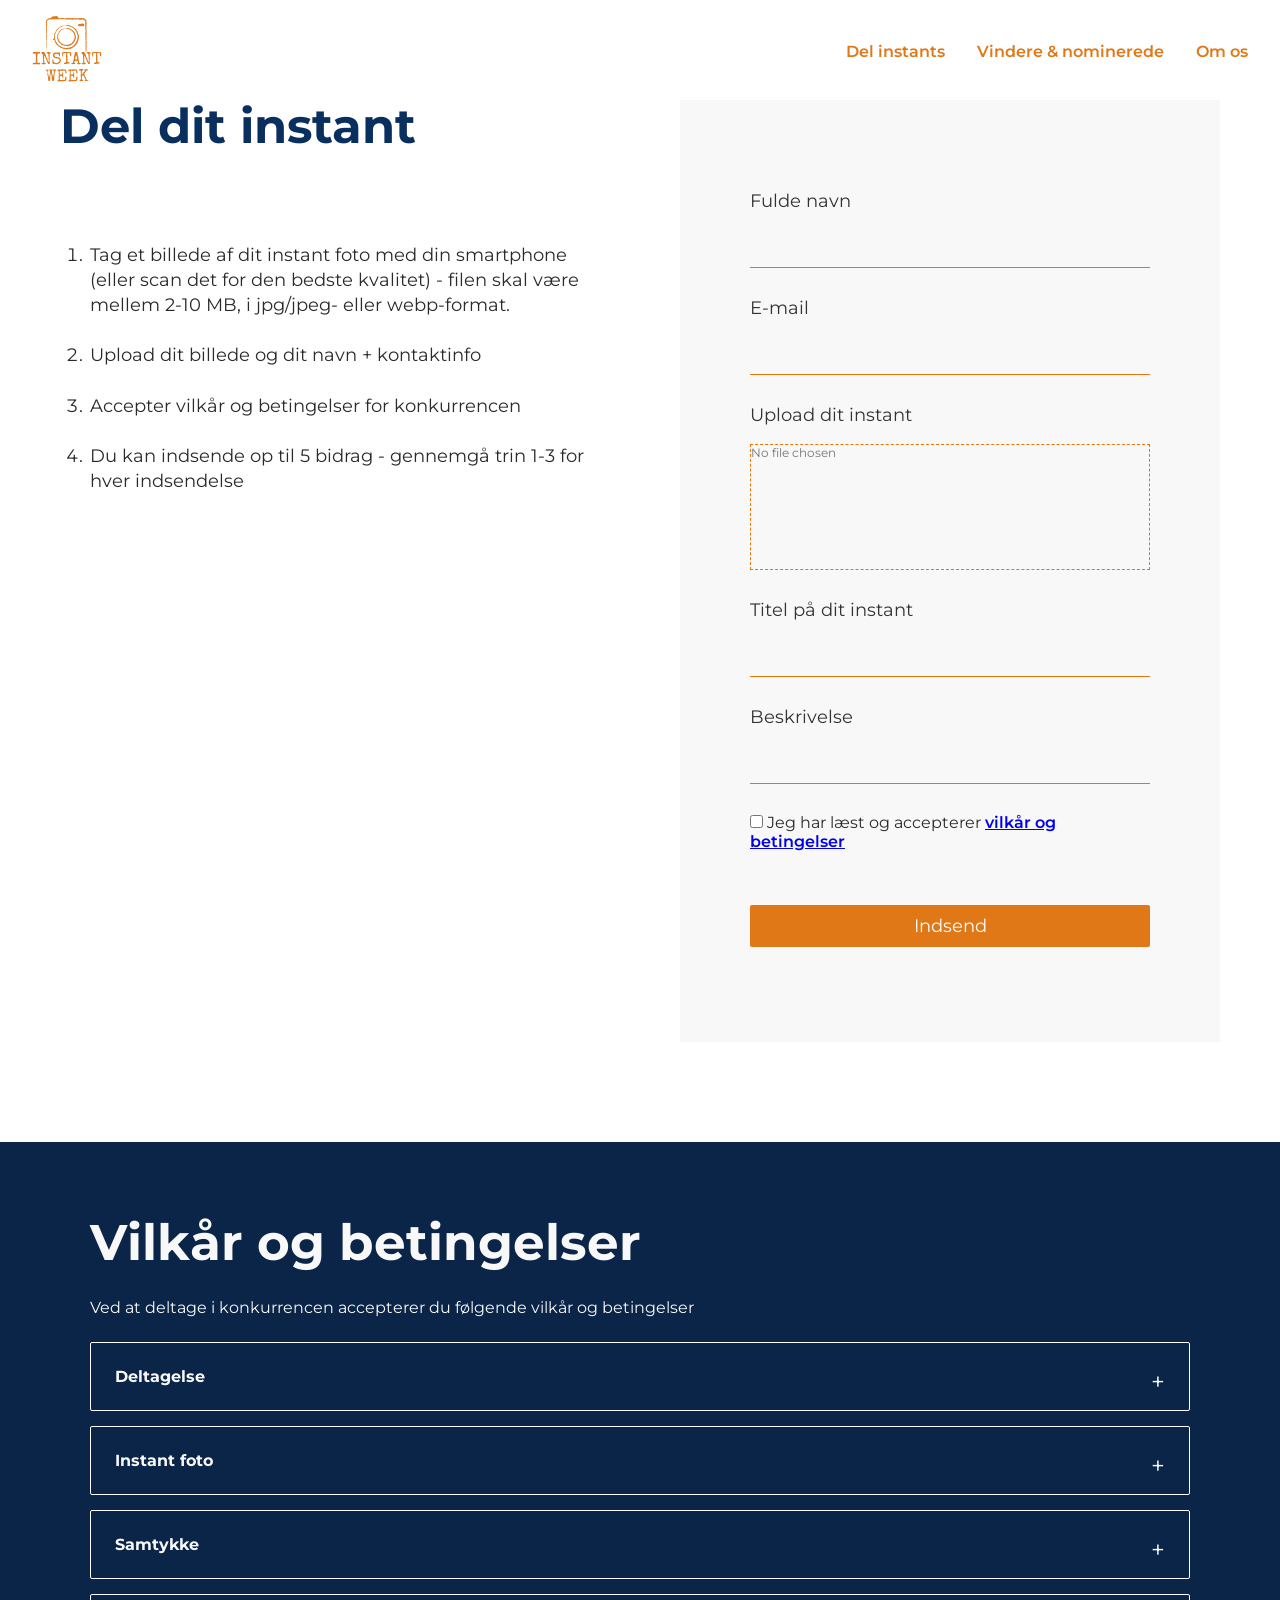
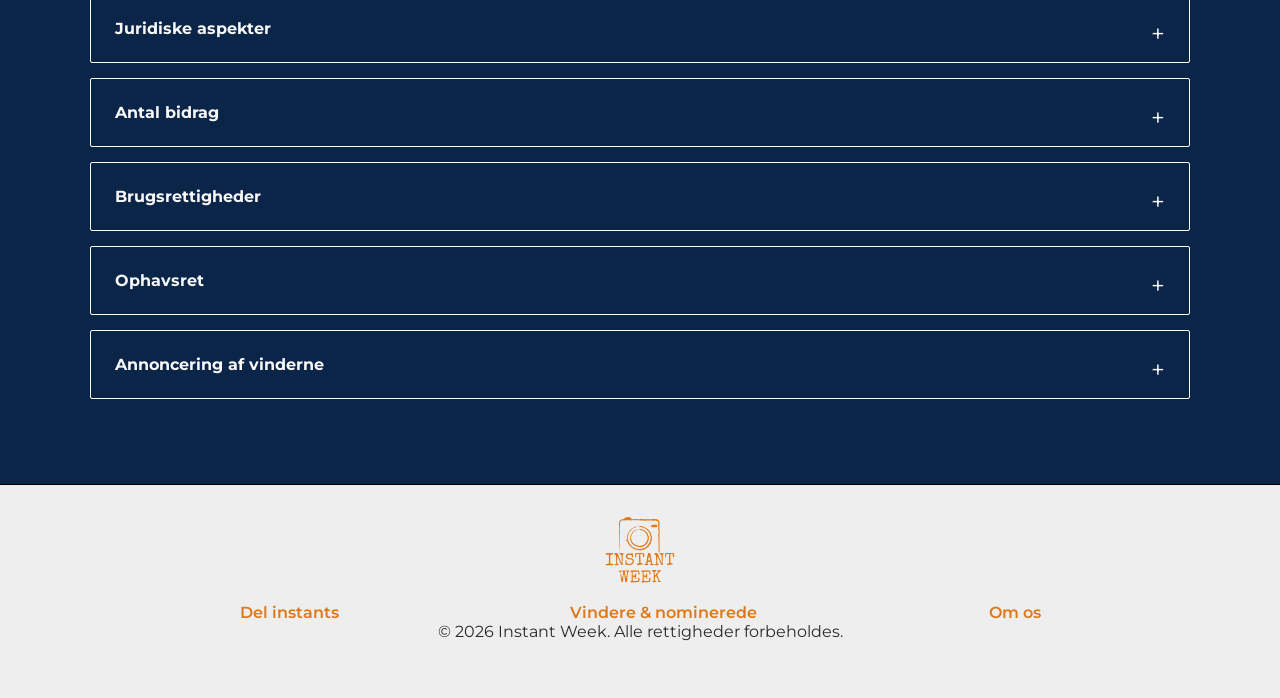
==== commit 023ead8a: "finpuds på siderne" ====
--- a/del-instant.html
+++ b/del-instant.html
@@ -1,281 +1,270 @@
 <!doctype html>
 <html lang="en">
-  <head>
-    <link rel="preconnect" href="https://fonts.googleapis.com" />
-    <link rel="preconnect" href="https://fonts.gstatic.com" crossorigin />
-    <link
-      href="https://fonts.googleapis.com/css2?family=Montserrat:ital,wght@0,100..900;1,100..900&family=Reenie+Beanie&display=swap"
-      rel="stylesheet"
-    />
-    <link rel="preconnect" href="https://fonts.googleapis.com" />
-    <link rel="preconnect" href="https://fonts.gstatic.com" crossorigin />
-    <link
-      href="https://fonts.googleapis.com/css2?family=Special+Elite&display=swap"
-      rel="stylesheet"
-    />
-    <meta charset="UTF-8" />
-    <meta name="viewport" content="width=device-width, initial-scale=1.0" />
-    <title>Document</title>
-    <link rel="stylesheet" href="css/general.css" />
-    <link rel="stylesheet" href="css/style.css" />
-    <link rel="stylesheet" href="css/varianter.css" />
-    <link rel="stylesheet" href="css/del-instant.css" />
-  </head>
-  <body>
-    <header class="site-header">
-      <a href="forside.html" class="logo-link" aria-label="Gå til forsiden">
-        <img src="imgs/logo-1.svg" alt="Firmalogo" class="logo" />
-      </a>
-      <button class="menu-toggle" aria-label="Åbn menu" aria-expanded="false">
-        <span></span>
-        <span></span>
-        <span></span>
-      </button>
-      <nav>
-        <ul>
-          <li><a href="del-instant.html">Del instants</a></li>
-          <li><a href="vindere.html">Vindere & nominerede</a></li>
-          <li><a href="om-os.html">Om os</a></li>
-        </ul>
-      </nav>
-    </header>
-    <main>
-      <div class="instant-layout">
-        <section class="del-instant-guide">
-          <h1>Del dit instant</h1>
-          <ol>
-            <li>
-              Tag et billede af dit instant foto med din smartphone (eller scan
-              det for den bedste kvalitet) - filen skal være mellem 2-10 MB, i
-              jpg/jpeg- eller webp-format.
-            </li>
-            <li>Upload dit billede og dit navn + kontaktinfo</li>
-            <li>Accepter vilkår og betingelser for konkurrencen</li>
-            <li>
-              Du kan indsende op til 5 bidrag - gennemgå trin 1-3 for hver
-              indsendelse
-            </li>
-          </ol>
-        </section>
-        <section class="instant-form-section">
-          <form class="del-instant-form">
-            <div class="form-group">
-              <label for="Fulde navn">Fulde navn</label>
-              <input type="text" id="Fulde navn" name="Fulde navn" required />
-              <p class="error-message" id="error">Udfyld</p>
-            </div>
-            <div class="form-group">
-              <label for="E-mail">E-mail </label>
-              <input type="email" id="E-mail" name="E-mail" required />
-              <p class="error-message" id="error">Udfyld</p>
-            </div>
-            <div class="form-group">
-              <label for="billede">Upload dit instant</label>
-              <input
-                type="file"
-                id="billede"
-                name="billede"
-                accept="image/*"
-                required
-              />
-              <p class="error-message" id="error">Udfyld</p>
-            </div>
-            <div class="form-group">
-              <label for="Beskrivelse">Beskrivelse</label>
-              <input type="text" id="Beskrivelse" name="Beskrivelse" required />
-              <p class="error-message" id="error">Udfyld</p>
-            </div>
-            <div class="form-group">
-              <label for="Titel på dit instant">Titel på dit instant</label>
-              <input
-                type="text"
-                id="Titel på dit instant"
-                name="Titel på dit instant"
-                required
-              />
-              <p class="error-message" id="error">Udfyld</p>
-            </div>
-            <div class="terms-group">
-              <input type="checkbox" id="terms" name="terms" required />
-
-              <label for="terms">
-                Jeg har læst og accepterer
-                <a href="#vilkaar">vilkår og betingelser</a>
-              </label>
-            </div>
-            <button type="submit" class="submit-button">Indsend</button>
-          </form>
-        </section>
+
+<head>
+  <link rel="preconnect" href="https://fonts.googleapis.com" />
+  <link rel="preconnect" href="https://fonts.gstatic.com" crossorigin />
+  <link
+    href="https://fonts.googleapis.com/css2?family=Montserrat:ital,wght@0,100..900;1,100..900&family=Reenie+Beanie&display=swap"
+    rel="stylesheet" />
+  <link rel="preconnect" href="https://fonts.googleapis.com" />
+  <link rel="preconnect" href="https://fonts.gstatic.com" crossorigin />
+  <link href="https://fonts.googleapis.com/css2?family=Special+Elite&display=swap" rel="stylesheet" />
+  <meta charset="UTF-8" />
+  <meta name="viewport" content="width=device-width, initial-scale=1.0" />
+  <title>Document</title>
+  <link rel="stylesheet" href="css/general.css" />
+  <link rel="stylesheet" href="css/style.css" />
+  <link rel="stylesheet" href="css/varianter.css" />
+  <link rel="stylesheet" href="css/del-instant.css" />
+</head>
+
+<body>
+  <header class="site-header">
+    <a href="index.html" class="logo-link" aria-label="Gå til forsiden">
+      <img src="imgs/logo-1.svg" alt="Firmalogo" class="logo" />
+    </a>
+    <button class="menu-toggle" aria-label="Åbn menu" aria-expanded="false">
+      <span></span>
+      <span></span>
+      <span></span>
+    </button>
+    <nav>
+      <ul>
+        <li><a href="del-instant.html">Del instants</a></li>
+        <li><a href="vindere.html">Vindere & nominerede</a></li>
+        <li><a href="om-os.html">Om os</a></li>
+      </ul>
+    </nav>
+  </header>
+  <main>
+    <div class="instant-layout">
+      <section class="del-instant-guide">
+        <h1>Del dit instant</h1>
+        <ol>
+          <li>
+            Tag et billede af dit instant foto med din smartphone (eller scan
+            det for den bedste kvalitet) - filen skal være mellem 2-10 MB, i
+            jpg/jpeg- eller webp-format.
+          </li>
+          <li>Upload dit billede og dit navn + kontaktinfo</li>
+          <li>Accepter vilkår og betingelser for konkurrencen</li>
+          <li>
+            Du kan indsende op til 5 bidrag - gennemgå trin 1-3 for hver
+            indsendelse
+          </li>
+        </ol>
+      </section>
+      <section class="instant-form-section">
+        <form class="del-instant-form">
+          <div class="form-group">
+            <label for="Fulde navn">Fulde navn</label>
+            <input type="text" id="Fulde navn" name="Fulde navn" required />
+            <p class="error-message" id="error">Udfyld</p>
+          </div>
+          <div class="form-group">
+            <label for="E-mail">E-mail </label>
+            <input type="email" id="E-mail" name="E-mail" required />
+            <p class="error-message" id="error">Udfyld</p>
+          </div>
+          <div class="form-group">
+            <label for="billede">Upload dit instant</label>
+            <input type="file" id="billede" name="billede" accept="image/*" required />
+            <p class="error-message" id="error">Udfyld</p>
+          </div>
+          <div class="form-group">
+            <label for="Titel på dit instant">Titel på dit instant</label>
+            <input type="text" id="Titel på dit instant" name="Titel på dit instant" required />
+            <p class="error-message" id="error">Udfyld</p>
+          </div>
+          <div class="form-group">
+            <label for="Beskrivelse">Beskrivelse</label>
+            <input type="text" id="Beskrivelse" name="Beskrivelse" required />
+            <p class="error-message" id="error">Udfyld</p>
+          </div>
+
+          <div class="terms-group terms-group-last">
+            <input type="checkbox" id="terms" name="terms" required />
+
+            <label for="terms">
+              Jeg har læst og accepterer
+              <a href="#vilkaar">vilkår og betingelser</a>
+            </label>
+          </div>
+          <button type="submit" class="submit-button">Indsend</button>
+        </form>
+      </section>
+    </div>
+    <section class="vilkaar-accordion" id="vilkaar">
+      <div id="vilkaar-info">
+        <h1 class="h1-variant ">Vilkår og betingelser</h1>
+        <p>
+          Ved at deltage i konkurrencen accepterer du følgende vilkår og
+          betingelser
+        </p>
       </div>
-      <section class="vilkaar-accordion" id="vilkaar">
-        <div id="vilkaar-info">
-          <h1>Vilkår og betingelser</h1>
-          <p>
-            Ved at deltage i konkurrencen accepterer du følgende vilkår og
-            betingelser
-          </p>
-        </div>
-        <details>
-          <summary>Deltagelse</summary>
-          <div class="vilkaar-content">
-            <p>
-              Konkurrencen er åben for alle fotografer, både amatører og
-              professionelle, der er over 18 år.
-            </p>
-          </div>
-        </details>
-
-        <details>
-          <summary>Instant foto</summary>
-          <div class="vilkaar-content">
-            <p>
-              Hver indsendelse skal være et analogt instant-foto - ikke en
-              digital montage lavet i et fotoredigeringsprogram. Instant-fotoet
-              kan laves på forskellige måder; med analoge instant-kameraer,
-              digitale instant-kameraer som f.eks. Fujifilm EVO eller
-              scan-og-print-udstyr som f.eks. Polaroid Lab.
-            </p>
-
-            <p>
-              Instant-fotoet må gerne manipuleres med analoge processer -
-              arrangørerne opfordrer til at eksperimentere med instant
-              fotografering.
-            </p>
-
-            <p>
-              Indsendelsen kan skildre instant-fotoet på mange måder: Som en
-              flad scanning med eller uden instant-rammen, som et foto, der
-              viser instantet i en ramme, på væggen osv.
-            </p>
-
-            <p>
-              Instant-fotoet behøver ikke kun at være ét foto: Det kan være et
-              panorama eller en collage af flere instants, der udgør én
-              indsendelse. Så der er en vis kunstnerisk frihed ;-)
-            </p>
-          </div>
-        </details>
-
-        <details>
-          <summary>Samtykke</summary>
-          <div class="vilkaar-content">
-            <p>
-              Det er ikke tilladt at uploade fotografier af personer, der ikke
-              har givet samtykke til offentliggørelsen af billedet. Billeder af
-              personer i private eller pinlige situationer, uanset om de er
-              fotograferet på et offentligt sted, er ikke tilladt.
-            </p>
-          </div>
-        </details>
-
-        <details>
-          <summary>Juridiske aspekter</summary>
-          <div class="vilkaar-content">
-            <p>
-              Arrangørerne forbeholder sig retten til at diskvalificere enhver
-              deltager, der overtræder disse betingelser.
-            </p>
-
-            <p>
-              Arrangørerne påtager sig intet ansvar for tab, skade eller
-              personskade, der måtte opstå som følge af deltagelse i
-              konkurrencen eller brug af præmier.
-            </p>
-
-            <p>
-              Deltagerne fritager arrangørerne for ethvert krav, søgsmål eller
-              ansvar i forbindelse med deres deltagelse i konkurrencen.
-            </p>
-          </div>
-        </details>
-
-        <details>
-          <summary>Antal bidrag</summary>
-          <div class="vilkaar-content">
-            <p>Du kan deltage i konkurrencen med i alt fem bidrag.</p>
-          </div>
-        </details>
-
-        <details>
-          <summary>Brugsrettigheder</summary>
-          <div class="vilkaar-content">
-            <p>
-              Ved at indsende et eller flere billeder og dermed deltage i
-              konkurrencen accepterer du, at billedet må bruges til promovering
-              af fotokonkurrencen og muligvis i fysiske udstillingslokaler
-              bagefter.
-            </p>
-
-            <p>
-              Arrangørerne vil kreditere deltagerne, hvor det er praktisk og
-              rimeligt muligt.
-            </p>
-          </div>
-        </details>
-
-        <details>
-          <summary>Ophavsret</summary>
-          <div class="vilkaar-content">
-            <p>
-              Du skal være fotografen af de indsendte instant fotos samt have
-              rettighederne til at offentliggøre dem. Billederne skal være fri
-              for tredjepartsrettigheder.
-            </p>
-
-            <p>
-              Som deltager beholder du ophavsretten til de indsendte fotos. Ved
-              at indsende fotos til konkurrencen giver du arrangørerne en
-              ikke-eksklusiv licens til at bruge, reproducere og offentliggøre
-              de indsendte fotos i forbindelse med promoveringen af
-              konkurrencen, herunder på sociale medieplatforme, hjemmesider og i
-              trykte materialer.
-            </p>
-
-            <p>
-              Arrangørerne vil kreditere deltagerne, hvor det er praktisk og
-              rimeligt.
-            </p>
-          </div>
-        </details>
-
-        <details>
-          <summary>Annoncering af vinderne</summary>
-          <div class="vilkaar-content">
-            <p>
-              Vinderne af konkurrencen vil blive annonceret på Instant Ugens
-              officielle hjemmeside og/eller sociale medieplatforme.
-            </p>
-
-            <p>
-              Ved at deltage i konkurrencen giver du samtykke til
-              offentliggørelse af navn samt at indsendte fotos bruges til
-              markedsføring af konkurrencen.
-            </p>
-          </div>
-        </details>
-      </section>
-    </main>
-    <footer class="site-footer">
-      <a href="forside.html" class="logo-link" aria-label="Gå til forsiden">
-        <img src="imgs/logo-1.svg" alt="Firmalogo" class="footer-logo" />
-      </a>
-      <nav class="footer-nav">
-        <ul>
-          <li><a href="del-instant.html">Del instants</a></li>
-          <li><a href="vindere.html">Vindere & nominerede</a></li>
-          <li><a href="om-os.html">Om os</a></li>
-        </ul>
-      </nav>
-      <p>&copy; 2026 Instant Week. Alle rettigheder forbeholdes.</p>
-    </footer>
-    <script>
-      const toggle = document.querySelector(".menu-toggle");
-      const nav = document.querySelector(".site-header nav");
-
-      toggle.addEventListener("click", () => {
-        const isOpen = nav.classList.toggle("is-open");
-        toggle.setAttribute("aria-expanded", isOpen);
-      });
-    </script>
-  </body>
-</html>
+      <details>
+        <summary>Deltagelse</summary>
+        <div class="vilkaar-content">
+          <p>
+            Konkurrencen er åben for alle fotografer, både amatører og
+            professionelle, der er over 18 år.
+          </p>
+        </div>
+      </details>
+
+      <details>
+        <summary>Instant foto</summary>
+        <div class="vilkaar-content">
+          <p>
+            Hver indsendelse skal være et analogt instant-foto - ikke en
+            digital montage lavet i et fotoredigeringsprogram. Instant-fotoet
+            kan laves på forskellige måder; med analoge instant-kameraer,
+            digitale instant-kameraer som f.eks. Fujifilm EVO eller
+            scan-og-print-udstyr som f.eks. Polaroid Lab.
+          </p>
+
+          <p>
+            Instant-fotoet må gerne manipuleres med analoge processer -
+            arrangørerne opfordrer til at eksperimentere med instant
+            fotografering.
+          </p>
+
+          <p>
+            Indsendelsen kan skildre instant-fotoet på mange måder: Som en
+            flad scanning med eller uden instant-rammen, som et foto, der
+            viser instantet i en ramme, på væggen osv.
+          </p>
+
+          <p>
+            Instant-fotoet behøver ikke kun at være ét foto: Det kan være et
+            panorama eller en collage af flere instants, der udgør én
+            indsendelse. Så der er en vis kunstnerisk frihed ;-)
+          </p>
+        </div>
+      </details>
+
+      <details>
+        <summary>Samtykke</summary>
+        <div class="vilkaar-content">
+          <p>
+            Det er ikke tilladt at uploade fotografier af personer, der ikke
+            har givet samtykke til offentliggørelsen af billedet. Billeder af
+            personer i private eller pinlige situationer, uanset om de er
+            fotograferet på et offentligt sted, er ikke tilladt.
+          </p>
+        </div>
+      </details>
+
+      <details>
+        <summary>Juridiske aspekter</summary>
+        <div class="vilkaar-content">
+          <p>
+            Arrangørerne forbeholder sig retten til at diskvalificere enhver
+            deltager, der overtræder disse betingelser.
+          </p>
+
+          <p>
+            Arrangørerne påtager sig intet ansvar for tab, skade eller
+            personskade, der måtte opstå som følge af deltagelse i
+            konkurrencen eller brug af præmier.
+          </p>
+
+          <p>
+            Deltagerne fritager arrangørerne for ethvert krav, søgsmål eller
+            ansvar i forbindelse med deres deltagelse i konkurrencen.
+          </p>
+        </div>
+      </details>
+
+      <details>
+        <summary>Antal bidrag</summary>
+        <div class="vilkaar-content">
+          <p>Du kan deltage i konkurrencen med i alt fem bidrag.</p>
+        </div>
+      </details>
+
+      <details>
+        <summary>Brugsrettigheder</summary>
+        <div class="vilkaar-content">
+          <p>
+            Ved at indsende et eller flere billeder og dermed deltage i
+            konkurrencen accepterer du, at billedet må bruges til promovering
+            af fotokonkurrencen og muligvis i fysiske udstillingslokaler
+            bagefter.
+          </p>
+
+          <p>
+            Arrangørerne vil kreditere deltagerne, hvor det er praktisk og
+            rimeligt muligt.
+          </p>
+        </div>
+      </details>
+
+      <details>
+        <summary>Ophavsret</summary>
+        <div class="vilkaar-content">
+          <p>
+            Du skal være fotografen af de indsendte instant fotos samt have
+            rettighederne til at offentliggøre dem. Billederne skal være fri
+            for tredjepartsrettigheder.
+          </p>
+
+          <p>
+            Som deltager beholder du ophavsretten til de indsendte fotos. Ved
+            at indsende fotos til konkurrencen giver du arrangørerne en
+            ikke-eksklusiv licens til at bruge, reproducere og offentliggøre
+            de indsendte fotos i forbindelse med promoveringen af
+            konkurrencen, herunder på sociale medieplatforme, hjemmesider og i
+            trykte materialer.
+          </p>
+
+          <p>
+            Arrangørerne vil kreditere deltagerne, hvor det er praktisk og
+            rimeligt.
+          </p>
+        </div>
+      </details>
+
+      <details>
+        <summary>Annoncering af vinderne</summary>
+        <div class="vilkaar-content">
+          <p>
+            Vinderne af konkurrencen vil blive annonceret på Instant Ugens
+            officielle hjemmeside og/eller sociale medieplatforme.
+          </p>
+
+          <p>
+            Ved at deltage i konkurrencen giver du samtykke til
+            offentliggørelse af navn samt at indsendte fotos bruges til
+            markedsføring af konkurrencen.
+          </p>
+        </div>
+      </details>
+    </section>
+  </main>
+  <footer class="site-footer">
+    <a href="index.html" class="logo-link" aria-label="Gå til forsiden">
+      <img src="imgs/logo-1.svg" alt="Firmalogo" class="footer-logo" />
+    </a>
+    <nav class="footer-nav">
+      <ul>
+        <li><a href="del-instant.html">Del instants</a></li>
+        <li><a href="vindere.html">Vindere & nominerede</a></li>
+        <li><a href="om-os.html">Om os</a></li>
+      </ul>
+    </nav>
+    <p>&copy; 2026 Instant Week. Alle rettigheder forbeholdes.</p>
+  </footer>
+  <script>
+    const toggle = document.querySelector(".menu-toggle");
+    const nav = document.querySelector(".site-header nav");
+
+    toggle.addEventListener("click", () => {
+      const isOpen = nav.classList.toggle("is-open");
+      toggle.setAttribute("aria-expanded", isOpen);
+    });
+  </script>
+</body>
+
+</html>
--- a/css/style.css
+++ b/css/style.css
@@ -1,16 +1,34 @@
 * {
-    box-sizing: border-box;
-    margin: 0;
-    padding: 0;
-}
-
-/* ---------- Header: mobile (default) ---------- */
+  box-sizing: border-box;
+  margin: 0;
+  padding: 0;
+}
+
+/* ========================================
+   HEADER - MOBILE FIRST
+======================================== */
+
 .site-header {
   display: flex;
   align-items: center;
   justify-content: space-between;
+
   padding: 1rem 1.5rem;
-  position: relative;
+
+  /* ÆNDRET */
+  position: sticky;
+  top: 0;
+  z-index: 1000;
+
+  /* transparent */
+  background: transparent;
+
+  /*
+  Headeren er ca. 82px høj på mobil.
+  Negativ margin gør at heroen trækkes
+  op bag headeren.
+  */
+  margin-bottom: -82px;
 }
 
 .logo {
@@ -19,32 +37,55 @@
   display: block;
 }
 
-/* Hamburger-knap, kun synlig på mobil */
+/* ========================================
+   HAMBURGER
+======================================== */
+
 .menu-toggle {
   display: block;
+
   background: none;
   border: none;
+
   cursor: pointer;
+
   padding: 0.5rem;
+
+  position: relative;
+  z-index: 1001;
 }
 
 .menu-toggle span {
   display: block;
+
   width: 26px;
   height: 3px;
-  background-color: #E07817;
+
+  background-color: #e07817;
+
   margin: 5px 0;
 }
 
-/* Nav skjult som standard på mobil, vises som dropdown når åben */
+/* ========================================
+   NAV - MOBILE
+======================================== */
+
 .site-header nav {
   display: none;
+
   position: absolute;
+
   top: 100%;
   left: 0;
   right: 0;
-  background-color: white;
-  box-shadow: 0 4px 10px rgba(0, 0, 0, 0.1);
+
+  /*
+  Før havde du white her.
+  Nu er menuen transparent.
+  */
+  background: transparent;
+
+  box-shadow: none;
 }
 
 .site-header nav.is-open {
@@ -54,51 +95,97 @@
 .site-header nav ul {
   display: flex;
   flex-direction: column;
+
   list-style: none;
+
   padding: 1rem 1.5rem;
+
   gap: 1rem;
 }
 
 .site-header nav a {
-  color: #E07817;
+  color: #e07817;
+
   text-decoration: none;
+
   font-weight: 600;
 }
 
-/* ---------- Footer: mobile (default) ---------- */
+/* ========================================
+   HERO FIX
+======================================== */
+
+/*
+Headeren ligger nu ovenpå heroen.
+
+Heroen skal derfor have lidt luft i toppen,
+så KEEP IT INSTANT ikke kommer op under menuen.
+*/
+
+.hero-section {
+  padding-top: 100px;
+}
+
+/* ========================================
+   FOOTER
+======================================== */
+
 .site-footer {
   border-top: 1px solid black;
-  background-color: #EEEEEE;
+
+  background-color: #eeeeee;
+
   color: white;
+
   padding: 2rem 1.5rem;
+
   text-align: center;
 }
 
 .footer-nav ul {
   display: flex;
   flex-direction: column;
+
   gap: 1rem;
+
   list-style: none;
+
   margin-top: 1rem;
+
   padding: 0;
 }
 
 .footer-nav a {
-  color: #E07817;
+  color: #e07817;
+
   text-decoration: none;
 }
 
 .footer-logo {
   height: 50px;
+
   width: auto;
-  display: block;
+
+  display: block;
+
   margin: 0 auto 1rem;
 }
 
-/* ---------- Tablet / Desktop (min-width: 768px) ---------- */
+/* ========================================
+   DESKTOP
+======================================== */
+
 @media (min-width: 768px) {
   .site-header {
     padding: 1rem 2rem;
+
+    /*
+    Logo 70px + 32px padding
+    = ca. 102px header.
+    */
+    margin-bottom: -102px;
+
+    background: transparent;
   }
 
   .logo {
@@ -111,15 +198,29 @@
 
   .site-header nav {
     display: block;
+
     position: static;
+
     box-shadow: none;
-    background: none;
+
+    background: transparent;
   }
 
   .site-header nav ul {
     flex-direction: row;
+
     gap: 2rem;
+
     padding: 0;
+  }
+
+  /*
+  Headeren ligger oven på heroen,
+  så giv heroen plads til navigationen.
+  */
+
+  .hero-section {
+    padding-top: 102px;
   }
 
   .footer-logo {
@@ -128,6 +229,7 @@
 
   .footer-nav ul {
     flex-direction: row;
+
     justify-content: space-evenly;
   }
-}+}
--- a/css/varianter.css
+++ b/css/varianter.css
@@ -26,7 +26,7 @@
   }
   .display-font {
     font-family: "Special Elite";
-    font-size: 100px;
+    font-size: 130px;
   }
 
   a {
@@ -40,10 +40,20 @@
     color: var(--white);
   }
 
+  .h1-variant {
+    color: var(--white);
+  }
+
+  .cards .p-variant {
+    font-size: 14px;
+  }
+
   h1 {
     font-family: "Montserrat", "Helvetica Neue", sans-serif;
     font-size: 50px;
     font-weight: bolder;
+
+    color: #092f5f;
   }
 
   h2 {
@@ -59,7 +69,11 @@
 
   h4 {
     font-family: "Reenie Beanie", sans-serif;
-    font-size: 40px;
+    font-size: 38px;
+  }
+
+  button {
+    font-family: "Montserrat", "Helvetica Neue", sans-serif;
   }
   @media (max-width: 768px) {
     h1 {
--- a/css/del-instant.css
+++ b/css/del-instant.css
@@ -209,14 +209,14 @@
 
   .instant-layout {
     width: 100%;
-    max-width: 1500px;
+    max-width: 1400px;
     margin: 0 auto;
 
     display: grid;
     grid-template-columns: 1fr 1fr;
     gap: 80px;
 
-    padding: 70px 60px;
+    padding: 100px 60px;
     box-sizing: border-box;
   }
 
@@ -358,16 +358,20 @@
     grid-column: 1 / -1;
   }
 
+  /* Titel */
+
+  .del-instant-form .form-group:nth-child(4) {
+    grid-column: 1/3;
+  }
+
   /* Beskrivelse */
 
-  .del-instant-form .form-group:nth-child(4) {
-    grid-column: 1;
-  }
-
-  /* Titel */
-
   .del-instant-form .form-group:nth-child(5) {
-    grid-column: 2;
+    grid-column: 1/3;
+  }
+
+  .terms-group-last {
+    grid-column: 1/3;
   }
 
   /* ======================================
